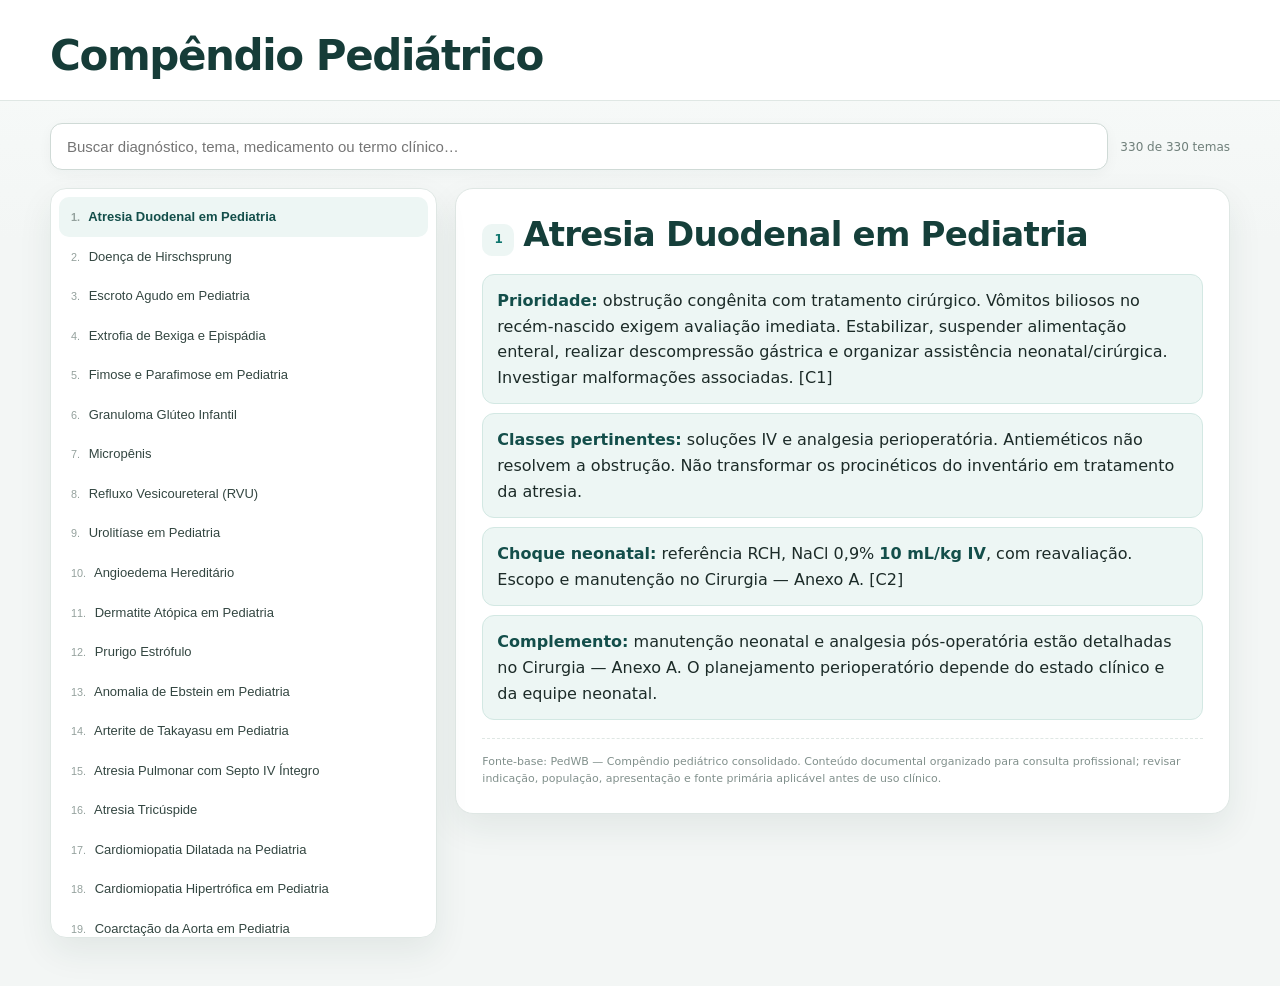
==== pedwb/index.html @ 980e9495 "Add premium Compêndio Pediátrico reader" ====
<!doctype html>
<html lang="pt-BR">
<head>
<meta charset="utf-8">
<meta name="viewport" content="width=device-width,initial-scale=1">
<title>Compêndio Pediátrico</title>
<meta name="description" content="Compêndio Pediátrico — 330 temas organizados em formato de consulta rápida.">
<style>
:root{--bg:#f4f7f6;--paper:#fff;--ink:#1c2b28;--muted:#6f7f7a;--line:#dfe7e4;--accent:#0f766e;--accent2:#134e4a;--soft:#edf6f4;--warn:#fff8e8;--shadow:0 14px 34px rgba(20,62,55,.08)}
*{box-sizing:border-box}html{scroll-behavior:smooth}body{margin:0;font-family:Inter,ui-sans-serif,system-ui,-apple-system,BlinkMacSystemFont,"Segoe UI",sans-serif;background:linear-gradient(180deg,#f8fbfa 0,#f3f6f5 240px);color:var(--ink)}
header{padding:34px 20px 22px;border-bottom:1px solid var(--line);background:rgba(255,255,255,.92);backdrop-filter:blur(10px);position:sticky;top:0;z-index:20}
.header-inner{width:min(1180px,94vw);margin:auto}h1{margin:0;font-size:clamp(28px,4vw,42px);letter-spacing:-1.4px;line-height:1.05;font-weight:800;color:#163c38}
main{width:min(1180px,94vw);margin:22px auto 48px}.toolbar{display:grid;grid-template-columns:1fr auto;gap:12px;align-items:center;margin-bottom:18px}.search{width:100%;padding:14px 16px;border:1px solid #cfdad6;border-radius:12px;background:#fff;font-size:15px;outline:none;box-shadow:0 4px 14px rgba(20,62,55,.04)}.search:focus{border-color:#78b8af;box-shadow:0 0 0 4px rgba(15,118,110,.09)}.count{font-size:12px;color:var(--muted);white-space:nowrap}
.layout{display:grid;grid-template-columns:minmax(300px,.8fr) minmax(0,1.6fr);gap:18px;align-items:start}.list{background:var(--paper);border:1px solid var(--line);border-radius:16px;box-shadow:var(--shadow);overflow:hidden;max-height:calc(100vh - 150px);position:sticky;top:116px}.list-scroll{overflow:auto;max-height:calc(100vh - 150px);padding:8px}.topic-btn{display:block;width:100%;text-align:left;border:0;background:transparent;border-radius:10px;padding:11px 12px;color:#334641;font-size:13px;line-height:1.35;cursor:pointer}.topic-btn:hover{background:#f4f8f7}.topic-btn.active{background:var(--soft);color:var(--accent2);font-weight:700}.topic-btn small{color:#94a19d;margin-right:5px}
.detail{background:var(--paper);border:1px solid var(--line);border-radius:18px;box-shadow:var(--shadow);min-height:520px;padding:26px}.empty{color:#8a9894;padding:40px 8px}.topic-title{font-size:clamp(24px,3vw,34px);line-height:1.15;margin:0 0 18px;color:#153f3a;letter-spacing:-.8px}.topic-number{display:inline-flex;align-items:center;justify-content:center;min-width:32px;height:32px;padding:0 9px;border-radius:10px;background:var(--soft);color:var(--accent);font-size:12px;font-weight:800;margin-right:9px;vertical-align:3px}.section{border-top:1px solid var(--line);padding:17px 0}.section:first-of-type{border-top:0;padding-top:2px}.section h2{margin:0 0 9px;font-size:13px;text-transform:uppercase;letter-spacing:.08em;color:var(--accent);font-weight:800}.section p{margin:0 0 9px;line-height:1.72;color:#334641}.section p:last-child{margin-bottom:0}.section ul{margin:7px 0 0;padding-left:20px}.section li{margin:6px 0;line-height:1.55}.callout{background:var(--soft);border:1px solid #d3e8e3;border-radius:12px;padding:13px 14px;margin:9px 0;line-height:1.6}.callout strong{color:var(--accent2)}.warn{background:var(--warn);border-color:#f1ddb0}.refs{font-size:12px;color:#72817d}.meta{margin-top:18px;padding-top:14px;border-top:1px dashed var(--line);color:#81908c;font-size:11px;line-height:1.55}
mark{background:#fff1a8;padding:0 .15em;border-radius:2px}
@media(max-width:840px){header{position:static}.layout{grid-template-columns:1fr}.list{position:static;max-height:340px}.list-scroll{max-height:340px}.detail{min-height:0}.toolbar{grid-template-columns:1fr}.count{padding-left:2px}}
</style>
</head>
<body>
<header><div class="header-inner"><h1>Compêndio Pediátrico</h1></div></header>
<main>
  <div class="toolbar">
    <input id="search" class="search" type="search" placeholder="Buscar diagnóstico, tema, medicamento ou termo clínico…" autocomplete="off">
    <div id="count" class="count">Carregando…</div>
  </div>
  <div class="layout">
    <aside class="list"><div id="list" class="list-scroll"></div></aside>
    <article id="detail" class="detail"><div class="empty">Selecione um diagnóstico para abrir o conteúdo.</div></article>
  </div>
</main>
<script>
const esc=s=>String(s??'').replace(/[&<>"']/g,m=>({'&':'&amp;','<':'&lt;','>':'&gt;','"':'&quot;',"'":'&#39;'}[m]));
const inline=s=>esc(s).replace(/\*\*(.+?)\*\*/g,'<strong>$1</strong>').replace(/\[([^\]]+)\]\((https?:\/\/[^)]+)\)/g,'<a href="$2" target="_blank" rel="noopener">$1</a>');
function parseTopics(md){
  const re=/^##\s+(\d+)\.\s+(.+)$/gm, found=[]; let m;
  while((m=re.exec(md))) found.push({n:Number(m[1]),title:m[2].trim(),start:re.lastIndex,head:m.index});
  return found.map((x,i)=>({...x,body:md.slice(x.start,i+1<found.length?found[i+1].head:md.length).trim()}));
}
function bodyHtml(body){
  const lines=body.split(/\r?\n/), out=[]; let buf=[], list=[];
  const flush=()=>{if(buf.length){out.push('<div class="section">'+buf.join('')+'</div>');buf=[]} if(list.length){out.push('<div class="section"><ul>'+list.join('')+'</ul></div>');list=[]}};
  for(const raw of lines){
    const line=raw.trim(); if(!line) continue;
    if(/^###\s+/.test(line)){flush(); out.push('<div class="section"><h2>'+inline(line.replace(/^###\s+/,''))+'</h2></div>'); continue}
    const bullet=line.match(/^[-*]\s+(.+)/); if(bullet){list.push('<li>'+inline(bullet[1])+'</li>'); continue}
    const lead=line.match(/^\*\*(.+?):\s*\*\*\s*(.*)$/);
    if(lead){flush(); const cls=/alerta|contra|grave|urg|risco|máximo|maximo/i.test(lead[1])?'callout warn':'callout'; out.push('<div class="'+cls+'"><strong>'+esc(lead[1])+':</strong> '+inline(lead[2])+'</div>'); continue}
    buf.push('<p>'+inline(line)+'</p>');
  }
  flush(); return out.join('');
}
let topics=[], filtered=[];
function renderList(){
  const list=document.getElementById('list'); list.innerHTML='';
  filtered.forEach(t=>{const b=document.createElement('button'); b.className='topic-btn'; b.dataset.n=t.n; b.innerHTML='<small>'+t.n+'.</small> '+esc(t.title); b.onclick=()=>showTopic(t.n); list.appendChild(b)});
  document.getElementById('count').textContent=filtered.length+' de '+topics.length+' temas';
}
function showTopic(n){
  const t=topics.find(x=>x.n===n); if(!t)return;
  document.querySelectorAll('.topic-btn').forEach(b=>b.classList.toggle('active',Number(b.dataset.n)===n));
  document.getElementById('detail').innerHTML='<h2 class="topic-title"><span class="topic-number">'+t.n+'</span>'+esc(t.title)+'</h2>'+bodyHtml(t.body)+'<div class="meta">Fonte-base: PedWB — Compêndio pediátrico consolidado. Conteúdo documental organizado para consulta profissional; revisar indicação, população, apresentação e fonte primária aplicável antes de uso clínico.</div>';
  history.replaceState(null,'','#tema-'+n);
  if(innerWidth<841) document.getElementById('detail').scrollIntoView({behavior:'smooth',block:'start'});
}
fetch('./PedWB_Consolidado.md',{cache:'no-store'}).then(r=>{if(!r.ok)throw new Error('HTTP '+r.status);return r.text()}).then(md=>{
  topics=parseTopics(md); filtered=[...topics]; renderList();
  const n=Number(location.hash.replace('#tema-','')); if(n&&topics.some(t=>t.n===n))showTopic(n); else if(topics.length)showTopic(topics[0].n);
}).catch(e=>{document.getElementById('detail').innerHTML='<div class="empty">Falha ao carregar o compêndio: '+esc(e.message)+'</div>';document.getElementById('count').textContent='Falha de carregamento'});
document.getElementById('search').addEventListener('input',e=>{const q=e.target.value.trim().toLowerCase(); filtered=!q?[...topics]:topics.filter(t=>(t.title+' '+t.body).toLowerCase().includes(q));renderList()});
</script>
</body></html>
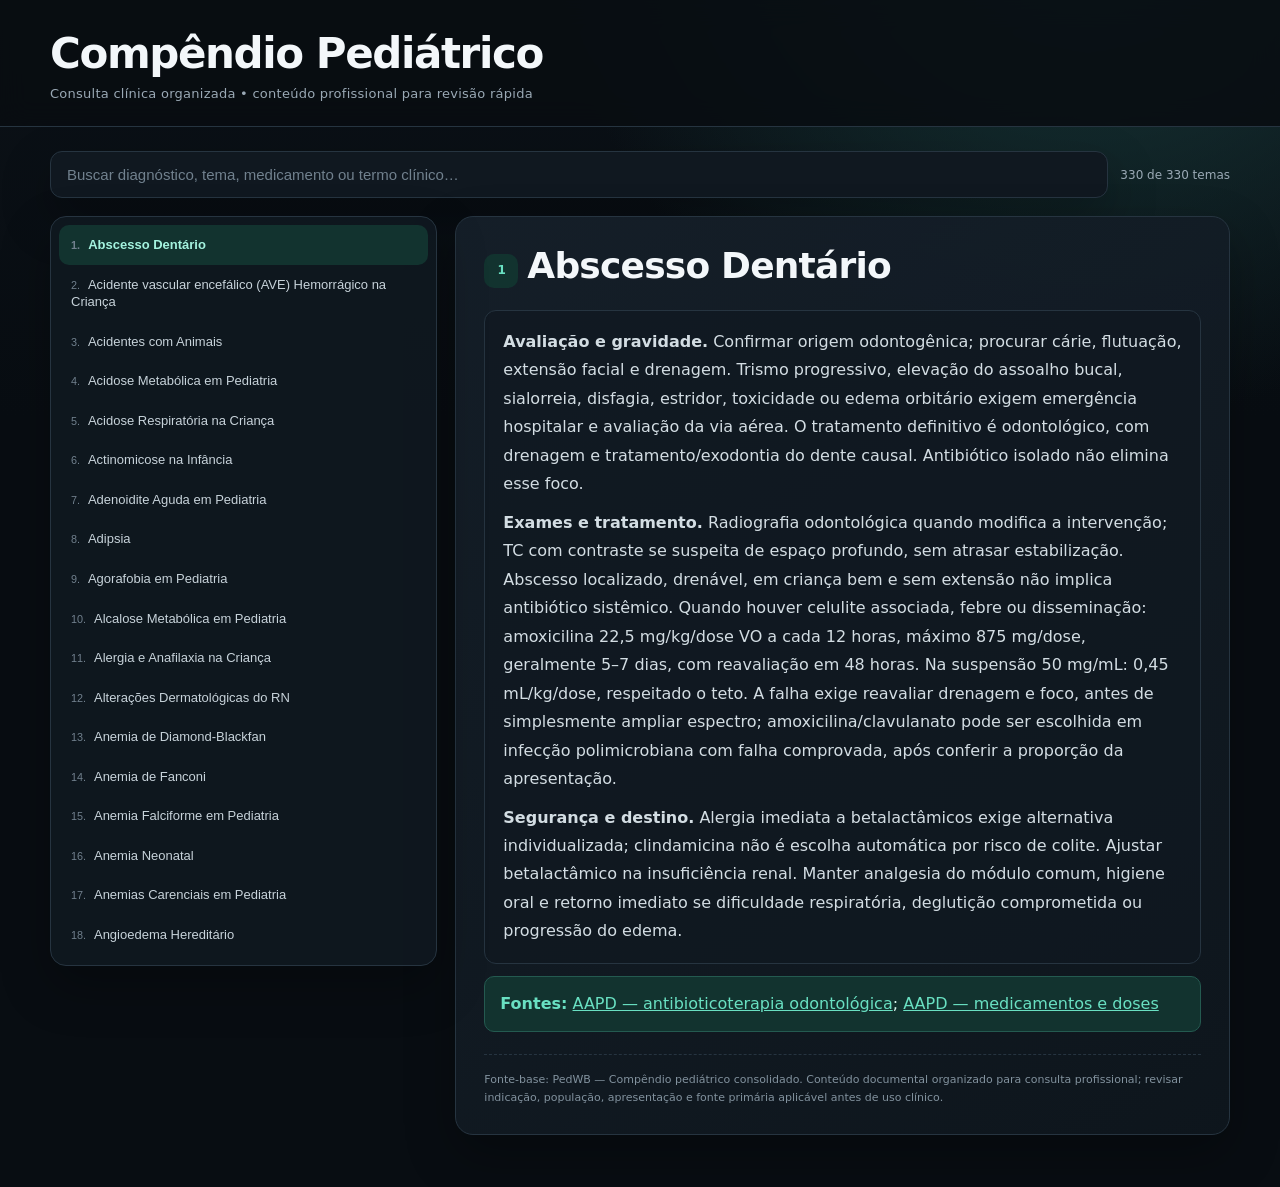
==== commit 0c2c07f0: "Apply premium dark compendium presentation Co-authored-by: iagochaves3-cell <321781833+iagochaves3-c" ====
--- a/pedwb/index.html
+++ b/pedwb/index.html
@@ -4,21 +4,19 @@
 <meta charset="utf-8">
 <meta name="viewport" content="width=device-width,initial-scale=1">
 <title>Compêndio Pediátrico</title>
-<meta name="description" content="Compêndio Pediátrico — 330 temas organizados em formato de consulta rápida.">
+<meta name="description" content="Compêndio Pediátrico — diagnósticos pediátricos organizados para consulta rápida.">
 <style>
-:root{--bg:#f4f7f6;--paper:#fff;--ink:#1c2b28;--muted:#6f7f7a;--line:#dfe7e4;--accent:#0f766e;--accent2:#134e4a;--soft:#edf6f4;--warn:#fff8e8;--shadow:0 14px 34px rgba(20,62,55,.08)}
-*{box-sizing:border-box}html{scroll-behavior:smooth}body{margin:0;font-family:Inter,ui-sans-serif,system-ui,-apple-system,BlinkMacSystemFont,"Segoe UI",sans-serif;background:linear-gradient(180deg,#f8fbfa 0,#f3f6f5 240px);color:var(--ink)}
-header{padding:34px 20px 22px;border-bottom:1px solid var(--line);background:rgba(255,255,255,.92);backdrop-filter:blur(10px);position:sticky;top:0;z-index:20}
-.header-inner{width:min(1180px,94vw);margin:auto}h1{margin:0;font-size:clamp(28px,4vw,42px);letter-spacing:-1.4px;line-height:1.05;font-weight:800;color:#163c38}
-main{width:min(1180px,94vw);margin:22px auto 48px}.toolbar{display:grid;grid-template-columns:1fr auto;gap:12px;align-items:center;margin-bottom:18px}.search{width:100%;padding:14px 16px;border:1px solid #cfdad6;border-radius:12px;background:#fff;font-size:15px;outline:none;box-shadow:0 4px 14px rgba(20,62,55,.04)}.search:focus{border-color:#78b8af;box-shadow:0 0 0 4px rgba(15,118,110,.09)}.count{font-size:12px;color:var(--muted);white-space:nowrap}
-.layout{display:grid;grid-template-columns:minmax(300px,.8fr) minmax(0,1.6fr);gap:18px;align-items:start}.list{background:var(--paper);border:1px solid var(--line);border-radius:16px;box-shadow:var(--shadow);overflow:hidden;max-height:calc(100vh - 150px);position:sticky;top:116px}.list-scroll{overflow:auto;max-height:calc(100vh - 150px);padding:8px}.topic-btn{display:block;width:100%;text-align:left;border:0;background:transparent;border-radius:10px;padding:11px 12px;color:#334641;font-size:13px;line-height:1.35;cursor:pointer}.topic-btn:hover{background:#f4f8f7}.topic-btn.active{background:var(--soft);color:var(--accent2);font-weight:700}.topic-btn small{color:#94a19d;margin-right:5px}
-.detail{background:var(--paper);border:1px solid var(--line);border-radius:18px;box-shadow:var(--shadow);min-height:520px;padding:26px}.empty{color:#8a9894;padding:40px 8px}.topic-title{font-size:clamp(24px,3vw,34px);line-height:1.15;margin:0 0 18px;color:#153f3a;letter-spacing:-.8px}.topic-number{display:inline-flex;align-items:center;justify-content:center;min-width:32px;height:32px;padding:0 9px;border-radius:10px;background:var(--soft);color:var(--accent);font-size:12px;font-weight:800;margin-right:9px;vertical-align:3px}.section{border-top:1px solid var(--line);padding:17px 0}.section:first-of-type{border-top:0;padding-top:2px}.section h2{margin:0 0 9px;font-size:13px;text-transform:uppercase;letter-spacing:.08em;color:var(--accent);font-weight:800}.section p{margin:0 0 9px;line-height:1.72;color:#334641}.section p:last-child{margin-bottom:0}.section ul{margin:7px 0 0;padding-left:20px}.section li{margin:6px 0;line-height:1.55}.callout{background:var(--soft);border:1px solid #d3e8e3;border-radius:12px;padding:13px 14px;margin:9px 0;line-height:1.6}.callout strong{color:var(--accent2)}.warn{background:var(--warn);border-color:#f1ddb0}.refs{font-size:12px;color:#72817d}.meta{margin-top:18px;padding-top:14px;border-top:1px dashed var(--line);color:#81908c;font-size:11px;line-height:1.55}
-mark{background:#fff1a8;padding:0 .15em;border-radius:2px}
-@media(max-width:840px){header{position:static}.layout{grid-template-columns:1fr}.list{position:static;max-height:340px}.list-scroll{max-height:340px}.detail{min-height:0}.toolbar{grid-template-columns:1fr}.count{padding-left:2px}}
+:root{--bg:#080d12;--panel:#101820;--panel-2:#151f29;--ink:#f3f7fa;--muted:#9aa9b5;--line:#263440;--accent:#69e0c2;--accent-2:#a4f3df;--soft:#12332f;--warn:#3b2d16;--shadow:0 20px 50px rgba(0,0,0,.28)}
+*{box-sizing:border-box}html{scroll-behavior:smooth}body{margin:0;font-family:Inter,ui-sans-serif,system-ui,-apple-system,BlinkMacSystemFont,"Segoe UI",sans-serif;background:radial-gradient(circle at 85% -10%,#183b3b 0,transparent 34rem),linear-gradient(180deg,#0b1117 0,#080d12 420px);color:var(--ink)}
+header{padding:32px 20px 25px;border-bottom:1px solid var(--line);background:rgba(8,13,18,.88);backdrop-filter:blur(14px);position:sticky;top:0;z-index:20}.header-inner{width:min(1180px,94vw);margin:auto}h1{margin:0;font-size:clamp(28px,4vw,42px);letter-spacing:-1.4px;line-height:1.05;font-weight:800;color:var(--ink)}.header-subtitle{margin:10px 0 0;color:var(--muted);font-size:13px;letter-spacing:.02em}
+main{width:min(1180px,94vw);margin:24px auto 52px}.toolbar{display:grid;grid-template-columns:1fr auto;gap:12px;align-items:center;margin-bottom:18px}.search{width:100%;padding:14px 16px;border:1px solid var(--line);border-radius:12px;background:var(--panel);color:var(--ink);font-size:15px;outline:none;box-shadow:var(--shadow)}.search::placeholder{color:#71818e}.search:focus{border-color:var(--accent);box-shadow:0 0 0 4px rgba(105,224,194,.12)}.count{font-size:12px;color:var(--muted);white-space:nowrap}
+.layout{display:grid;grid-template-columns:minmax(300px,.8fr) minmax(0,1.6fr);gap:18px;align-items:start}.list{background:rgba(16,24,32,.92);border:1px solid var(--line);border-radius:16px;box-shadow:var(--shadow);overflow:hidden;max-height:calc(100vh - 150px);position:sticky;top:116px}.list-scroll{overflow:auto;max-height:calc(100vh - 150px);padding:8px}.topic-btn{display:block;width:100%;text-align:left;border:0;background:transparent;border-radius:10px;padding:11px 12px;color:#c7d3da;font-size:13px;line-height:1.35;cursor:pointer}.topic-btn:hover{background:#1b2933;color:var(--ink)}.topic-btn.active{background:var(--soft);color:var(--accent-2);font-weight:700}.topic-btn small{color:#71818e;margin-right:5px}
+.detail{background:linear-gradient(145deg,rgba(21,31,41,.98),rgba(14,22,29,.98));border:1px solid var(--line);border-radius:18px;box-shadow:var(--shadow);min-height:520px;padding:28px}.empty{color:var(--muted);padding:40px 8px}.topic-title{font-size:clamp(24px,3vw,36px);line-height:1.15;margin:0 0 22px;color:var(--ink);letter-spacing:-.8px}.topic-number{display:inline-flex;align-items:center;justify-content:center;min-width:34px;height:34px;padding:0 9px;border-radius:10px;background:var(--soft);color:var(--accent);font-size:12px;font-weight:800;margin-right:9px;vertical-align:4px}.section{border:1px solid var(--line);border-radius:12px;background:rgba(16,24,32,.72);padding:17px 18px;margin:12px 0}.section:first-of-type{margin-top:0}.section h2{margin:0 0 11px;font-size:12px;text-transform:uppercase;letter-spacing:.1em;color:var(--accent);font-weight:800}.section p{margin:0 0 10px;line-height:1.78;color:#d3dde3}.section p:last-child{margin-bottom:0}.section ul{margin:4px 0 0;padding-left:21px}.section li{margin:7px 0;line-height:1.65;color:#d3dde3}.section li::marker{color:var(--accent)}.callout{background:var(--soft);border:1px solid #245a50;border-radius:10px;padding:14px 15px;margin:10px 0;line-height:1.65;color:#d9f8ef}.callout strong{color:var(--accent)}.warn{background:var(--warn);border-color:#735628;color:#ffedc2}.warn strong{color:#ffd67d}.meta{margin-top:22px;padding-top:16px;border-top:1px dashed var(--line);color:#82929e;font-size:11px;line-height:1.6}mark{background:#806b24;color:#fff1b0;padding:0 .15em;border-radius:2px}a{color:var(--accent)}
+@media(max-width:840px){header{position:static}.layout{grid-template-columns:1fr}.list{position:static;max-height:340px}.list-scroll{max-height:340px}.detail{min-height:0}.toolbar{grid-template-columns:1fr}.count{padding-left:2px}}@media(max-width:520px){main{width:min(100% - 28px,1180px)}.detail{padding:20px 15px}.section{padding:15px 14px}}
 </style>
 </head>
 <body>
-<header><div class="header-inner"><h1>Compêndio Pediátrico</h1></div></header>
+<header><div class="header-inner"><h1>Compêndio Pediátrico</h1><p class="header-subtitle">Consulta clínica organizada • conteúdo profissional para revisão rápida</p></div></header>
 <main>
   <div class="toolbar">
     <input id="search" class="search" type="search" placeholder="Buscar diagnóstico, tema, medicamento ou termo clínico…" autocomplete="off">
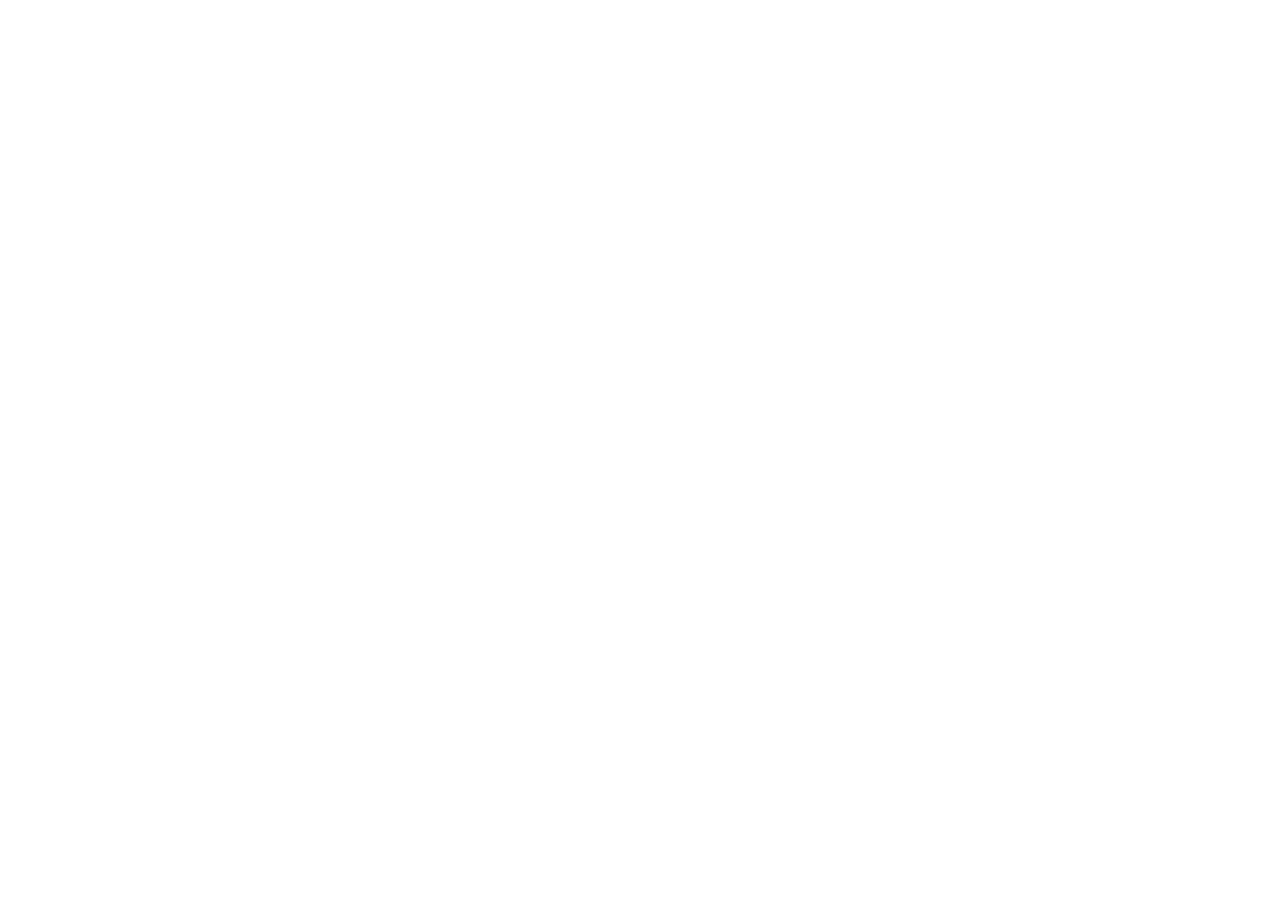
==== commit 7b2450a6: "Redirect PedWB to official compeniowb site Co-authored-by: iagochaves3-cell <321781833+iagochaves3-c" ====
--- a/pedwb/index.html
+++ b/pedwb/index.html
@@ -5,6 +5,13 @@
 <meta name="viewport" content="width=device-width,initial-scale=1">
 <title>Compêndio Pediátrico</title>
 <meta name="description" content="Compêndio Pediátrico — diagnósticos pediátricos organizados para consulta rápida.">
+<link rel="canonical" href="https://iagochaves3-cell.github.io/compeniowb">
+<script>
+const officialUrl='https://iagochaves3-cell.github.io/compeniowb';
+if(location.pathname!=='/compeniowb'&&location.pathname!=='/compeniowb/'){
+  location.replace(officialUrl+location.hash);
+}
+</script>
 <style>
 :root{--bg:#080d12;--panel:#101820;--panel-2:#151f29;--ink:#f3f7fa;--muted:#9aa9b5;--line:#263440;--accent:#69e0c2;--accent-2:#a4f3df;--soft:#12332f;--warn:#3b2d16;--shadow:0 20px 50px rgba(0,0,0,.28)}
 *{box-sizing:border-box}html{scroll-behavior:smooth}body{margin:0;font-family:Inter,ui-sans-serif,system-ui,-apple-system,BlinkMacSystemFont,"Segoe UI",sans-serif;background:radial-gradient(circle at 85% -10%,#183b3b 0,transparent 34rem),linear-gradient(180deg,#0b1117 0,#080d12 420px);color:var(--ink)}
@@ -16,6 +23,7 @@
 </style>
 </head>
 <body>
+<noscript><p><a href="https://iagochaves3-cell.github.io/compeniowb">Acessar o Compêndio Pediátrico oficial</a></p></noscript>
 <header><div class="header-inner"><h1>Compêndio Pediátrico</h1><p class="header-subtitle">Consulta clínica organizada • conteúdo profissional para revisão rápida</p></div></header>
 <main>
   <div class="toolbar">
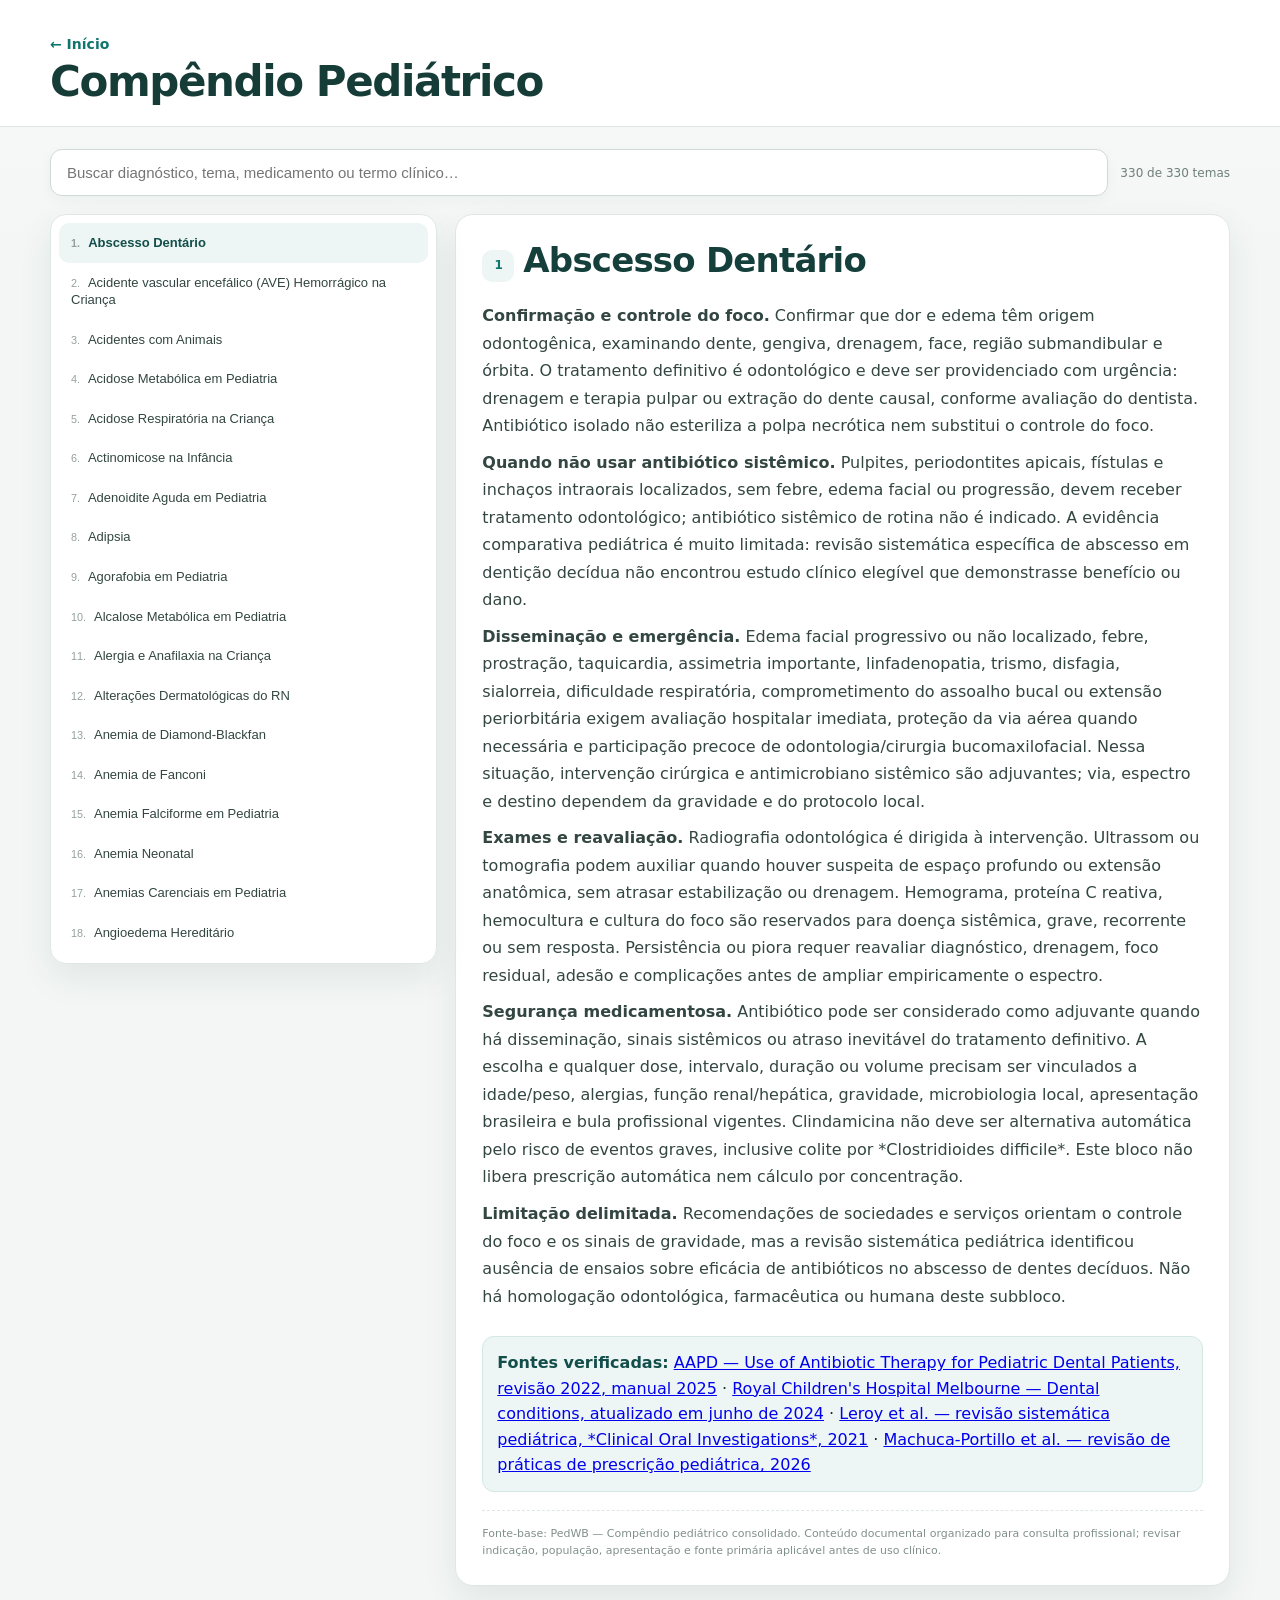
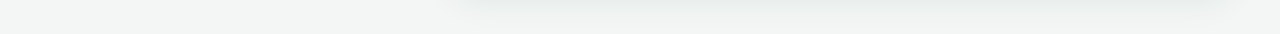
==== commit bb2a7071: "Pediatric landing page with menu linking to anamnese and compêndio Co-authored-by: iagochaves3-cell " ====
--- a/pedwb/index.html
+++ b/pedwb/index.html
@@ -4,27 +4,21 @@
 <meta charset="utf-8">
 <meta name="viewport" content="width=device-width,initial-scale=1">
 <title>Compêndio Pediátrico</title>
-<meta name="description" content="Compêndio Pediátrico — diagnósticos pediátricos organizados para consulta rápida.">
-<link rel="canonical" href="https://iagochaves3-cell.github.io/compeniowb">
-<script>
-const officialUrl='https://iagochaves3-cell.github.io/compeniowb';
-if(location.pathname!=='/compeniowb'&&location.pathname!=='/compeniowb/'){
-  location.replace(officialUrl+location.hash);
-}
-</script>
+<meta name="description" content="Compêndio Pediátrico — 330 temas organizados em formato de consulta rápida.">
 <style>
-:root{--bg:#080d12;--panel:#101820;--panel-2:#151f29;--ink:#f3f7fa;--muted:#9aa9b5;--line:#263440;--accent:#69e0c2;--accent-2:#a4f3df;--soft:#12332f;--warn:#3b2d16;--shadow:0 20px 50px rgba(0,0,0,.28)}
-*{box-sizing:border-box}html{scroll-behavior:smooth}body{margin:0;font-family:Inter,ui-sans-serif,system-ui,-apple-system,BlinkMacSystemFont,"Segoe UI",sans-serif;background:radial-gradient(circle at 85% -10%,#183b3b 0,transparent 34rem),linear-gradient(180deg,#0b1117 0,#080d12 420px);color:var(--ink)}
-header{padding:32px 20px 25px;border-bottom:1px solid var(--line);background:rgba(8,13,18,.88);backdrop-filter:blur(14px);position:sticky;top:0;z-index:20}.header-inner{width:min(1180px,94vw);margin:auto}h1{margin:0;font-size:clamp(28px,4vw,42px);letter-spacing:-1.4px;line-height:1.05;font-weight:800;color:var(--ink)}.header-subtitle{margin:10px 0 0;color:var(--muted);font-size:13px;letter-spacing:.02em}
-main{width:min(1180px,94vw);margin:24px auto 52px}.toolbar{display:grid;grid-template-columns:1fr auto;gap:12px;align-items:center;margin-bottom:18px}.search{width:100%;padding:14px 16px;border:1px solid var(--line);border-radius:12px;background:var(--panel);color:var(--ink);font-size:15px;outline:none;box-shadow:var(--shadow)}.search::placeholder{color:#71818e}.search:focus{border-color:var(--accent);box-shadow:0 0 0 4px rgba(105,224,194,.12)}.count{font-size:12px;color:var(--muted);white-space:nowrap}
-.layout{display:grid;grid-template-columns:minmax(300px,.8fr) minmax(0,1.6fr);gap:18px;align-items:start}.list{background:rgba(16,24,32,.92);border:1px solid var(--line);border-radius:16px;box-shadow:var(--shadow);overflow:hidden;max-height:calc(100vh - 150px);position:sticky;top:116px}.list-scroll{overflow:auto;max-height:calc(100vh - 150px);padding:8px}.topic-btn{display:block;width:100%;text-align:left;border:0;background:transparent;border-radius:10px;padding:11px 12px;color:#c7d3da;font-size:13px;line-height:1.35;cursor:pointer}.topic-btn:hover{background:#1b2933;color:var(--ink)}.topic-btn.active{background:var(--soft);color:var(--accent-2);font-weight:700}.topic-btn small{color:#71818e;margin-right:5px}
-.detail{background:linear-gradient(145deg,rgba(21,31,41,.98),rgba(14,22,29,.98));border:1px solid var(--line);border-radius:18px;box-shadow:var(--shadow);min-height:520px;padding:28px}.empty{color:var(--muted);padding:40px 8px}.topic-title{font-size:clamp(24px,3vw,36px);line-height:1.15;margin:0 0 22px;color:var(--ink);letter-spacing:-.8px}.topic-number{display:inline-flex;align-items:center;justify-content:center;min-width:34px;height:34px;padding:0 9px;border-radius:10px;background:var(--soft);color:var(--accent);font-size:12px;font-weight:800;margin-right:9px;vertical-align:4px}.section{border:1px solid var(--line);border-radius:12px;background:rgba(16,24,32,.72);padding:17px 18px;margin:12px 0}.section:first-of-type{margin-top:0}.section h2{margin:0 0 11px;font-size:12px;text-transform:uppercase;letter-spacing:.1em;color:var(--accent);font-weight:800}.section p{margin:0 0 10px;line-height:1.78;color:#d3dde3}.section p:last-child{margin-bottom:0}.section ul{margin:4px 0 0;padding-left:21px}.section li{margin:7px 0;line-height:1.65;color:#d3dde3}.section li::marker{color:var(--accent)}.callout{background:var(--soft);border:1px solid #245a50;border-radius:10px;padding:14px 15px;margin:10px 0;line-height:1.65;color:#d9f8ef}.callout strong{color:var(--accent)}.warn{background:var(--warn);border-color:#735628;color:#ffedc2}.warn strong{color:#ffd67d}.meta{margin-top:22px;padding-top:16px;border-top:1px dashed var(--line);color:#82929e;font-size:11px;line-height:1.6}mark{background:#806b24;color:#fff1b0;padding:0 .15em;border-radius:2px}a{color:var(--accent)}
-@media(max-width:840px){header{position:static}.layout{grid-template-columns:1fr}.list{position:static;max-height:340px}.list-scroll{max-height:340px}.detail{min-height:0}.toolbar{grid-template-columns:1fr}.count{padding-left:2px}}@media(max-width:520px){main{width:min(100% - 28px,1180px)}.detail{padding:20px 15px}.section{padding:15px 14px}}
+:root{--bg:#f4f7f6;--paper:#fff;--ink:#1c2b28;--muted:#6f7f7a;--line:#dfe7e4;--accent:#0f766e;--accent2:#134e4a;--soft:#edf6f4;--warn:#fff8e8;--shadow:0 14px 34px rgba(20,62,55,.08)}
+*{box-sizing:border-box}html{scroll-behavior:smooth}body{margin:0;font-family:Inter,ui-sans-serif,system-ui,-apple-system,BlinkMacSystemFont,"Segoe UI",sans-serif;background:linear-gradient(180deg,#f8fbfa 0,#f3f6f5 240px);color:var(--ink)}
+header{padding:34px 20px 22px;border-bottom:1px solid var(--line);background:rgba(255,255,255,.92);backdrop-filter:blur(10px);position:sticky;top:0;z-index:20}
+.header-inner{width:min(1180px,94vw);margin:auto}h1{margin:0;font-size:clamp(28px,4vw,42px);letter-spacing:-1.4px;line-height:1.05;font-weight:800;color:#163c38}
+main{width:min(1180px,94vw);margin:22px auto 48px}.toolbar{display:grid;grid-template-columns:1fr auto;gap:12px;align-items:center;margin-bottom:18px}.search{width:100%;padding:14px 16px;border:1px solid #cfdad6;border-radius:12px;background:#fff;font-size:15px;outline:none;box-shadow:0 4px 14px rgba(20,62,55,.04)}.search:focus{border-color:#78b8af;box-shadow:0 0 0 4px rgba(15,118,110,.09)}.count{font-size:12px;color:var(--muted);white-space:nowrap}
+.layout{display:grid;grid-template-columns:minmax(300px,.8fr) minmax(0,1.6fr);gap:18px;align-items:start}.list{background:var(--paper);border:1px solid var(--line);border-radius:16px;box-shadow:var(--shadow);overflow:hidden;max-height:calc(100vh - 150px);position:sticky;top:116px}.list-scroll{overflow:auto;max-height:calc(100vh - 150px);padding:8px}.topic-btn{display:block;width:100%;text-align:left;border:0;background:transparent;border-radius:10px;padding:11px 12px;color:#334641;font-size:13px;line-height:1.35;cursor:pointer}.topic-btn:hover{background:#f4f8f7}.topic-btn.active{background:var(--soft);color:var(--accent2);font-weight:700}.topic-btn small{color:#94a19d;margin-right:5px}
+.detail{background:var(--paper);border:1px solid var(--line);border-radius:18px;box-shadow:var(--shadow);min-height:520px;padding:26px}.empty{color:#8a9894;padding:40px 8px}.topic-title{font-size:clamp(24px,3vw,34px);line-height:1.15;margin:0 0 18px;color:#153f3a;letter-spacing:-.8px}.topic-number{display:inline-flex;align-items:center;justify-content:center;min-width:32px;height:32px;padding:0 9px;border-radius:10px;background:var(--soft);color:var(--accent);font-size:12px;font-weight:800;margin-right:9px;vertical-align:3px}.section{border-top:1px solid var(--line);padding:17px 0}.section:first-of-type{border-top:0;padding-top:2px}.section h2{margin:0 0 9px;font-size:13px;text-transform:uppercase;letter-spacing:.08em;color:var(--accent);font-weight:800}.section p{margin:0 0 9px;line-height:1.72;color:#334641}.section p:last-child{margin-bottom:0}.section ul{margin:7px 0 0;padding-left:20px}.section li{margin:6px 0;line-height:1.55}.callout{background:var(--soft);border:1px solid #d3e8e3;border-radius:12px;padding:13px 14px;margin:9px 0;line-height:1.6}.callout strong{color:var(--accent2)}.warn{background:var(--warn);border-color:#f1ddb0}.refs{font-size:12px;color:#72817d}.meta{margin-top:18px;padding-top:14px;border-top:1px dashed var(--line);color:#81908c;font-size:11px;line-height:1.55}
+mark{background:#fff1a8;padding:0 .15em;border-radius:2px}
+@media(max-width:840px){header{position:static}.layout{grid-template-columns:1fr}.list{position:static;max-height:340px}.list-scroll{max-height:340px}.detail{min-height:0}.toolbar{grid-template-columns:1fr}.count{padding-left:2px}}
 </style>
 </head>
 <body>
-<noscript><p><a href="https://iagochaves3-cell.github.io/compeniowb">Acessar o Compêndio Pediátrico oficial</a></p></noscript>
-<header><div class="header-inner"><h1>Compêndio Pediátrico</h1><p class="header-subtitle">Consulta clínica organizada • conteúdo profissional para revisão rápida</p></div></header>
+<header><div class="header-inner"><a href="../" style="display:inline-block;margin-bottom:8px;color:var(--accent);font-weight:700;font-size:14px;text-decoration:none">← Início</a><h1>Compêndio Pediátrico</h1></div></header>
 <main>
   <div class="toolbar">
     <input id="search" class="search" type="search" placeholder="Buscar diagnóstico, tema, medicamento ou termo clínico…" autocomplete="off">
